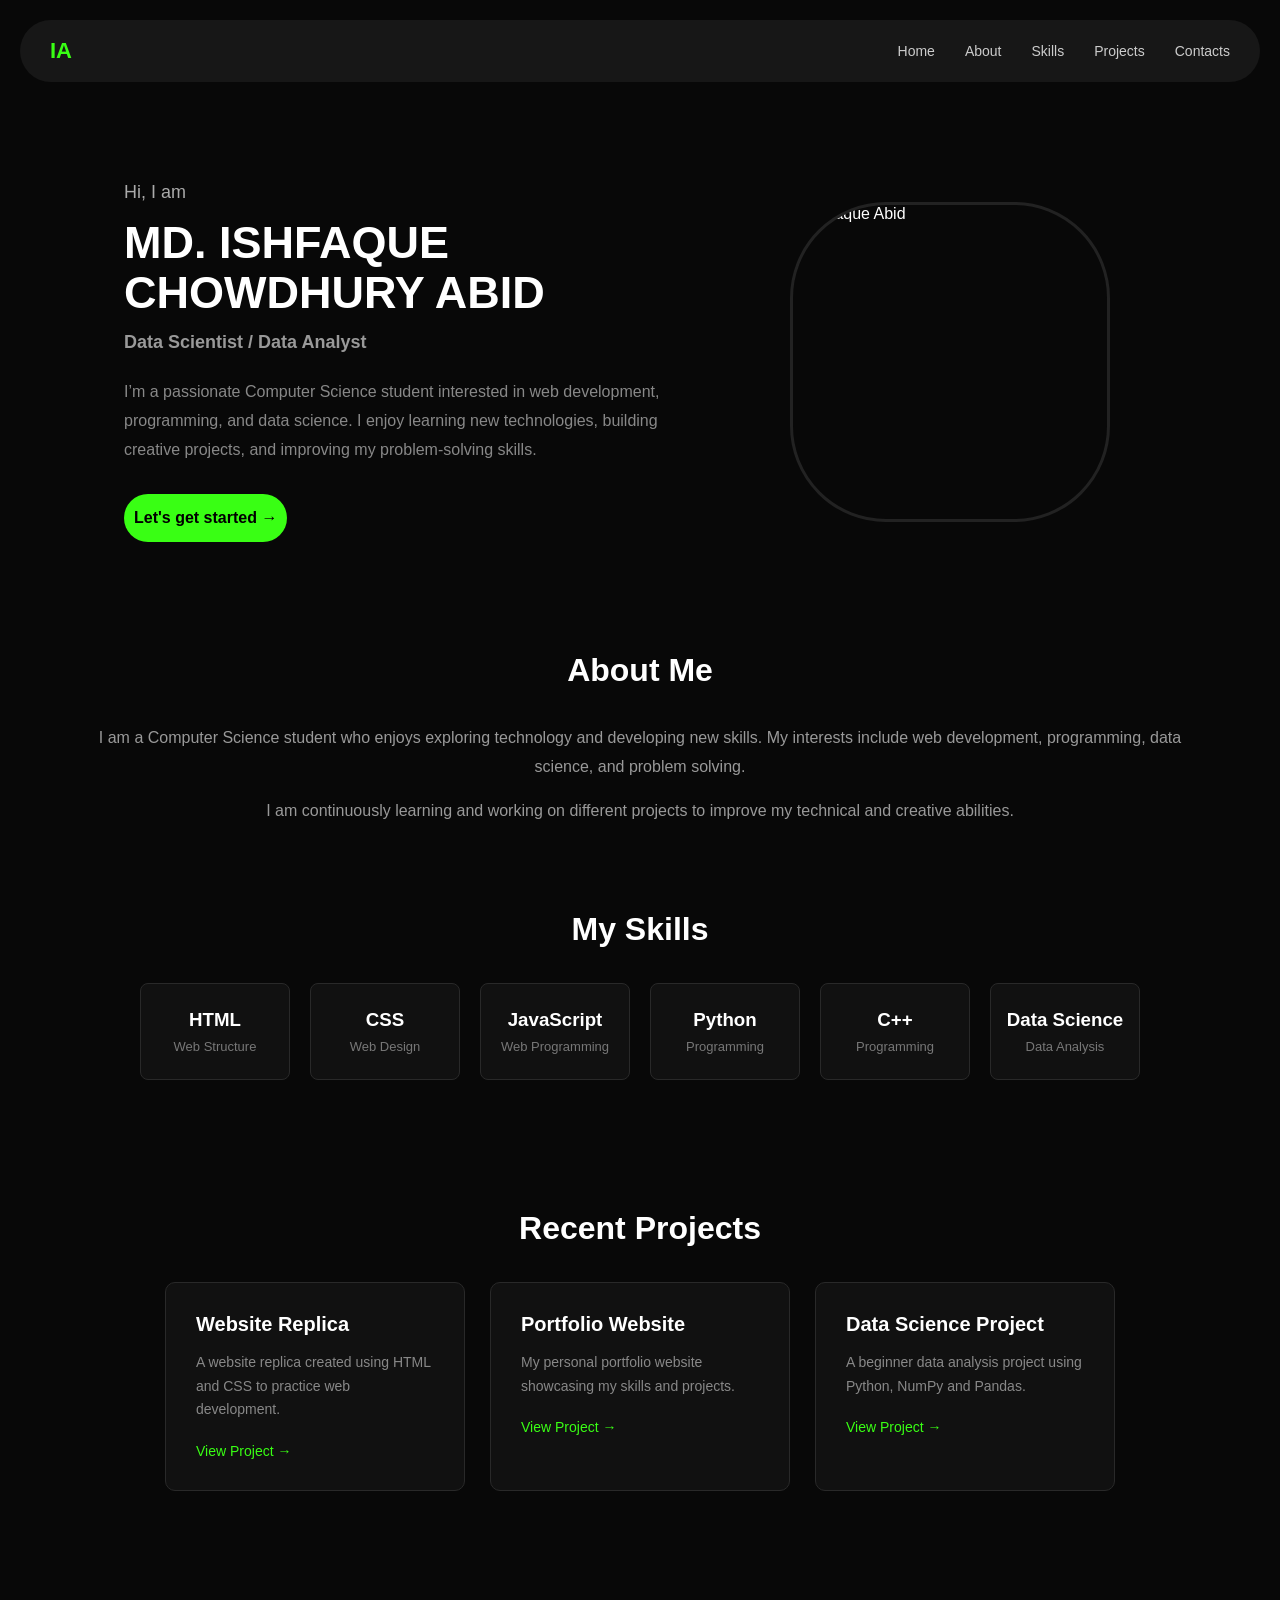
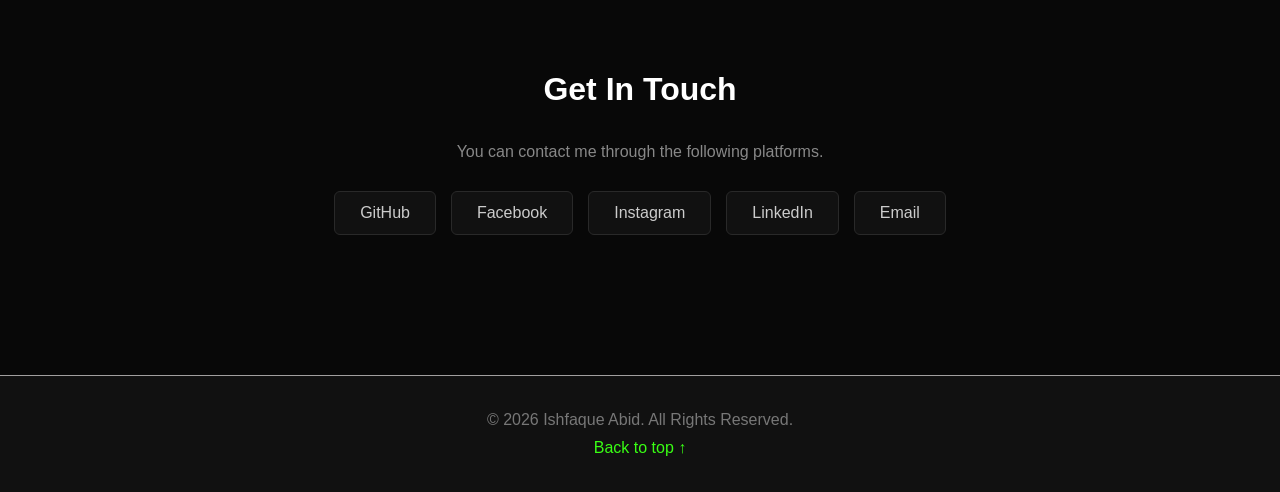
==== index.html @ 915b5ff6 "Initial commit" ====
<!DOCTYPE html>
<html lang="en">

<head>
    <meta charset="UTF-8">
    <meta name="viewport" content="width=device-width, initial-scale=1.0">

    <title>Ishfaque Abid | Portfolio</title>

    <link rel="stylesheet" href="style.css">
</head>

<body>
    <header id="Home">
        <div class="logo">
            <h3>IA</h3>
        </div>

        <nav class="nav-right">
            <a href="#Home">Home</a>
            <a href="#About">About</a>
            <a href="#Skills">Skills</a>
            <a href="#Projects">Projects</a>
            <a href="#Contacts">Contacts</a>
        </nav>

    </header>

    <main>

        <section class="hero" id="About">

            <div class="hero-text">
                <p class="intro">Hi, I am</p>
                <h1>
                    MD. ISHFAQUE<br>
                    CHOWDHURY ABID
                </h1>

                <h3>
                    Data Scientist / Data Analyst
                </h3>

                <p class="introduction">
                    I’m a passionate Computer Science student interested
                    in web development, programming, and data science.
                    I enjoy learning new technologies, building creative
                    projects, and improving my problem-solving skills.
                </p>

                <a href="#Contacts" class="hero-button">
                    Let's get started →
                </a>
            </div>

            <div class="hero-image">
                <img src="images/profile.jpg" alt="Ishfaque Abid">

            </div>

        </section>

        <section class="about">
            <h2>About Me</h2>
            <p>
                I am a Computer Science student who enjoys exploring
                technology and developing new skills. My interests
                include web development, programming, data science,
                and problem solving.
            </p>
            <p>
                I am continuously learning and working on different
                projects to improve my technical and creative abilities.
            </p>

        </section>

        <section class="skills" id="Skills">
            <h2>My Skills</h2>
            <div class="skill-container">

                <div class="skill-card">
                    <h3>HTML</h3>
                    <p>Web Structure</p>
                </div>

                <div class="skill-card">
                    <h3>CSS</h3>
                    <p>Web Design</p>
                </div>

                <div class="skill-card">
                    <h3>JavaScript</h3>
                    <p>Web Programming</p>
                </div>

                <div class="skill-card">
                    <h3>Python</h3>
                    <p>Programming</p>
                </div>

                <div class="skill-card">
                    <h3>C++</h3>
                    <p>Programming</p>
                </div>

                <div class="skill-card">
                    <h3>Data Science</h3>
                    <p>Data Analysis</p>
                </div>

            </div>

        </section>

        <section class="projects" id="Projects">
            <h2>Recent Projects</h2>
            <div class="project-container">

                <div class="project-card">
                    <h3>Website Replica</h3>
                    <p>
                        A website replica created using HTML and CSS
                        to practice web development.
                    </p>
                    <a href="#">
                        View Project →
                    </a>
                </div>

                <div class="project-card">
                    <h3>Portfolio Website</h3>
                    <p>
                        My personal portfolio website showcasing
                        my skills and projects.
                    </p>
                    <a href="#">
                        View Project →
                    </a>
                </div>

                <div class="project-card">
                    <h3>Data Science Project</h3>
                    <p>
                        A beginner data analysis project using
                        Python, NumPy and Pandas.
                    </p>
                    <a href="#">
                        View Project →
                    </a>
                </div>
            </div>
        </section>

        <section class="contacts" id="Contacts">
            <h2>Get In Touch</h2>
            <p>
                You can contact me through the following platforms.
            </p>
            <div class="contact-container">
                <a href="https://github.com/" target="_blank">GitHub</a>
                <a href="#" target="_blank">Facebook</a>
                <a href="#" target="_blank">Instagram</a>
                <a href="#" target="_blank">LinkedIn</a>
                <a href="mailto:your-email@gmail.com">Email</a>
            </div>
        </section>

    </main>
    <footer>
        <p>
            © 2026 Ishfaque Abid. All Rights Reserved.
        </p>
        <a href="#Home">
            Back to top ↑
        </a>
    </footer>

</body>

</html>
---- style.css ----
* {
    margin: 0;
    padding: 0;
    box-sizing: border-box;
}

body {
    background-color: #080808;
    color: white;
    font-family: Arial, Helvetica, sans-serif;
}

header {
    width: 95% auto;
    margin: 20px;
    padding: 18px 30px;
    background-color: #171717;
    border-radius: 50px;
    display: flex;
    justify-content: space-between;
    align-items: center;
}

.logo h3 {
    font-size: 22px;
    color: #39ff14;
}

.nav-right {
    display: flex;
    gap: 30px;
}

.nav-right a {
    color: #cccccc;
    text-decoration: none;
    font-size: 14px;
    transition: 0.3s;
}

.nav-right a:hover {
    color: #39ff14;
}

main {
    width: 90%;
    margin: auto;
}

.hero {
    display: flex;
    justify-content: space-between;
    align-items: center;
    padding: 80px 60px;
}

.hero-text {
    width: 55%;
}

.intro {
    color: #aaaaaa;
    font-size: 18px;
    margin-bottom: 15px;
}

.hero-text h1 {
    font-size: 45px;
    line-height: 1.1;
    margin-bottom: 15px;
}

.hero-text h3 {
    color: #999999;
    font-size: 18px;
    margin-bottom: 25px;
}

.introduction {
    color: #888888;
    line-height: 1.8;
    margin-bottom: 30px;
}

.hero-button {
    display: inline-block;
    padding: 15px 10px;
    background-color: #39ff14;
    color: black;
    text-decoration: none;
    font-weight: bold;
    border-radius: 50px;
    transition: 0.3s ease;
}

.hero-button:hover {
    transform: scale(1.1);
}

.hero-image {
    width: 40%;
    display: flex;
    justify-content: center;
}


.hero-image img {
    width: 320px;
    height: 320px;
    object-fit: cover;
    border-radius: 30%;
    border: 3px solid #222222;
    transition: 0.3s;
}

.hero-image img:hover {
    transform: scale(1.03);
}


.about {
    padding: 30px;
    text-align: center;
}

.about h2 {
    text-align: center;
    font-size: 32px;
    margin-bottom: 35px;
}

.about p {
    margin: 15px auto;
    color: #999999;
    line-height: 1.8;
}

.skills {
    padding: 40px;
}

.skills h2 {
    text-align: center;
    font-size: 32px;
    margin-bottom: 35px;
}

.skill-container {
    display: flex;
    justify-content: center;
    flex-wrap: wrap;
    gap: 20px;
}

.skill-card {
    width: 150px;
    padding: 25px 15px;
    text-align: center;
    background-color: #111111;
    border: 1px solid #292929;
    border-radius: 8px;
    transition: 0.3s;
}

.skill-card h3 {
    margin-bottom: 8px;
}

.skill-card p {
    color: #777777;
    font-size: 13px;
}

.skill-card:hover {
    transform: translateY(-8px);
    border-color: #39ff14;
}

.projects {
    padding: 90px;
}

.projects h2 {
    text-align: center;
    font-size: 32px;
    margin-bottom: 35px;
}

.project-container {
    display: flex;
    justify-content: center;
    flex-wrap: wrap;
    gap: 25px;
}

.project-card {
    width: 300px;
    min-height: 200px;
    padding: 30px;
    background-color: #111111;
    border: 1px solid #292929;
    border-radius: 10px;
    transition: 0.3s;
}

.project-card h3 {
    font-size: 20px;
    margin-bottom: 15px;
}

.project-card p {
    color: #888888;
    font-size: 14px;
    line-height: 1.7;
    margin-bottom: 20px;
}

.project-card a {
    color: #39ff14;
    text-decoration: none;
    font-size: 14px;
}

.project-card:hover {
    transform: translateY(-8px);
    border-color: #39ff14;
}

.contacts {
    padding: 90px;
    text-align: center;
}

.contacts h2 {
    text-align: center;
    font-size: 32px;
    margin-bottom: 35px;
}

.contacts p {
    color: #888888;
    margin-bottom: 30px;
}

.contact-container {
    display: flex;
    justify-content: center;
    flex-wrap: wrap;
    gap: 15px;
}

.contact-container a {
    display: flex;
    padding: 12px 25px;
    background-color: #111111;
    border: 1px solid #292929;
    border-radius: 6px;
    color: #cccccc;
    text-decoration: none;
    transition: 0.3s;
}

.contact-container a:hover {
    color: #39ff14;
    border-color: #39ff14;
    transform: translateY(-3px);
}

footer {
    margin-top: 50px;
    padding: 35px;
    text-align: center;
    background-color: #111111;
    border-top: 1px solid #a19f9f;
}


footer p {
    color: #777777;
    margin-bottom: 10px;
}

footer a {
    color: #39ff14;
    text-decoration: none;
}

footer a:hover {
    text-decoration: underline;
}
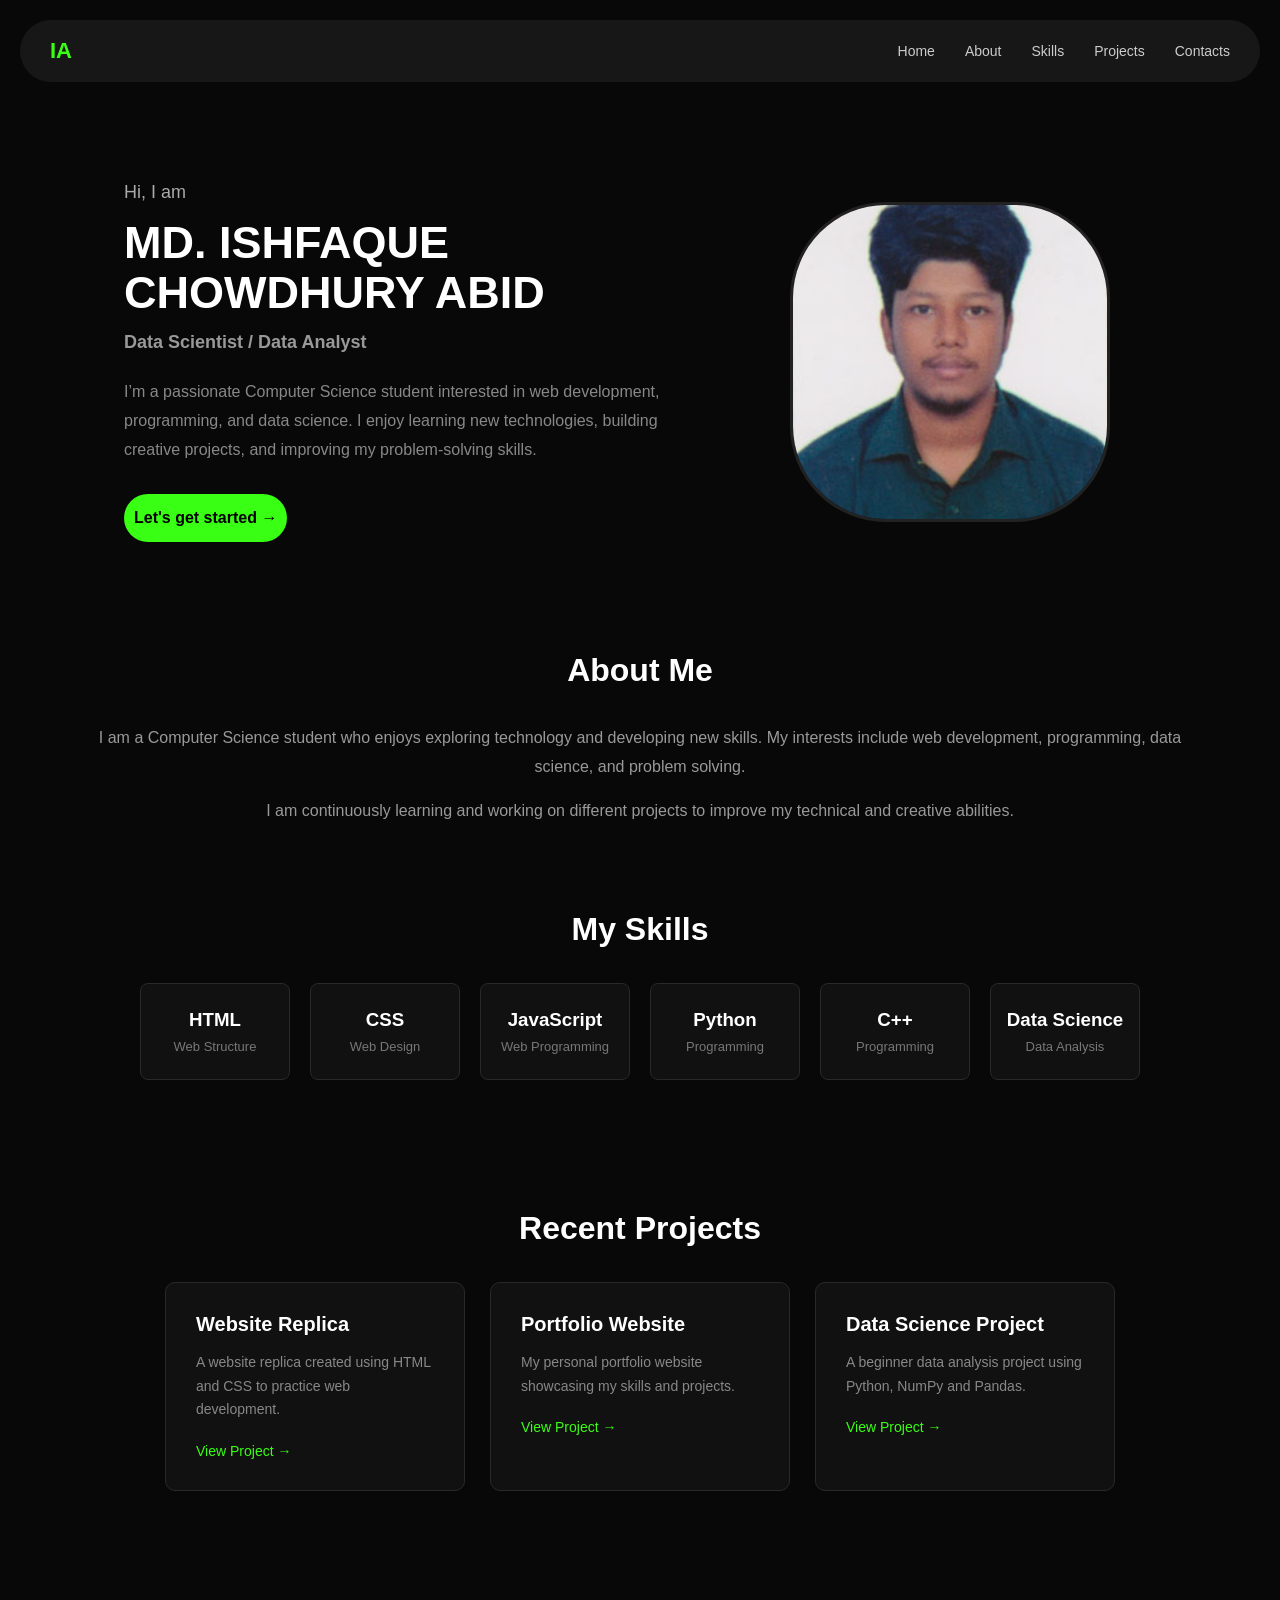
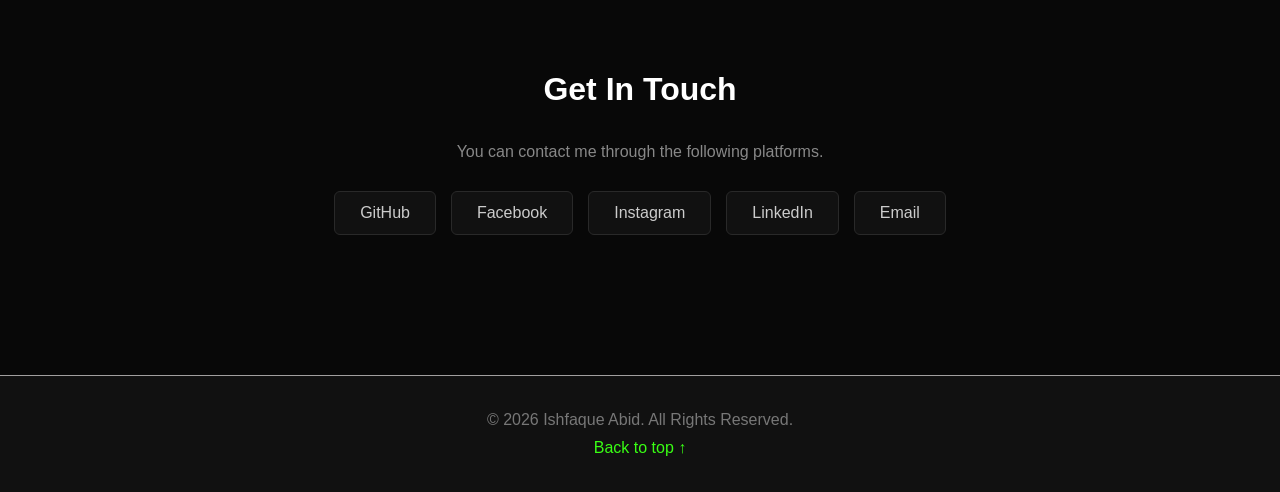
==== commit 8073ad4e: "Added links" ====
--- a/index.html
+++ b/index.html
@@ -54,7 +54,7 @@
             </div>
 
             <div class="hero-image">
-                <img src="images/profile.jpg" alt="Ishfaque Abid">
+                <img src="image.jpeg" alt="Ishfaque Abid">
 
             </div>
 
@@ -123,7 +123,7 @@
                         A website replica created using HTML and CSS
                         to practice web development.
                     </p>
-                    <a href="#">
+                    <a href=https://ishfaque-abid.github.io/Amazon_rep/>
                         View Project →
                     </a>
                 </div>
@@ -134,7 +134,7 @@
                         My personal portfolio website showcasing
                         my skills and projects.
                     </p>
-                    <a href="#">
+                    <a href="https://ishfaque-abid.github.io/Portfolio/">
                         View Project →
                     </a>
                 </div>
@@ -158,11 +158,11 @@
                 You can contact me through the following platforms.
             </p>
             <div class="contact-container">
-                <a href="https://github.com/" target="_blank">GitHub</a>
-                <a href="#" target="_blank">Facebook</a>
-                <a href="#" target="_blank">Instagram</a>
-                <a href="#" target="_blank">LinkedIn</a>
-                <a href="mailto:your-email@gmail.com">Email</a>
+                <a href="https://github.com/Ishfaque-abid" target="_blank">GitHub</a>
+                <a href="https://www.facebook.com/share/1BriuvzATG/" target="_blank">Facebook</a>
+                <a href="https://www.instagram.com/ishfaqueabid" target="_blank">Instagram</a>
+                <a href=https://www.linkedin.com/in/ishfaque-chowdhury-834703434?utm_source=share_via&utm_content=profile&utm_medium=member_android target="_blank">LinkedIn</a>
+                <a href="https://mail.google.com/mail/?view=cm&fs=1&to=a00bid89@gmail.com">Email</a>
             </div>
         </section>
 
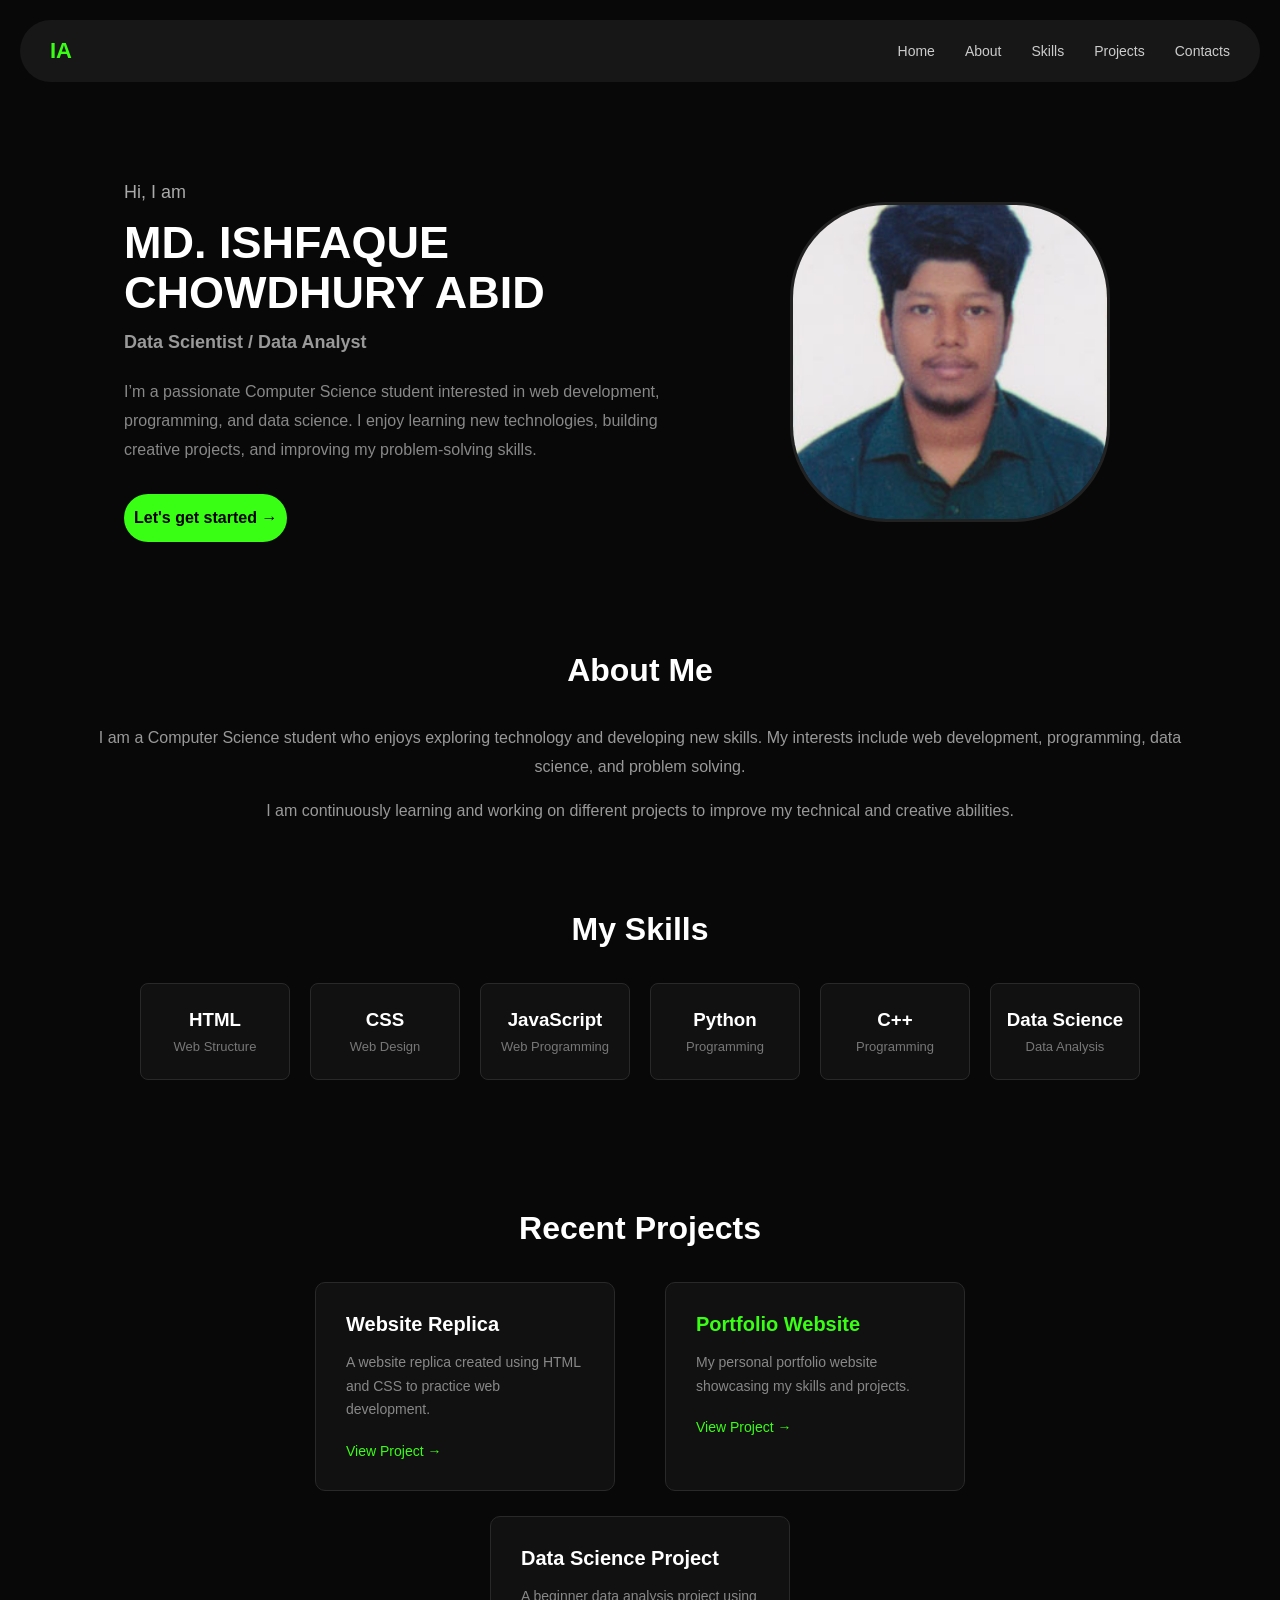
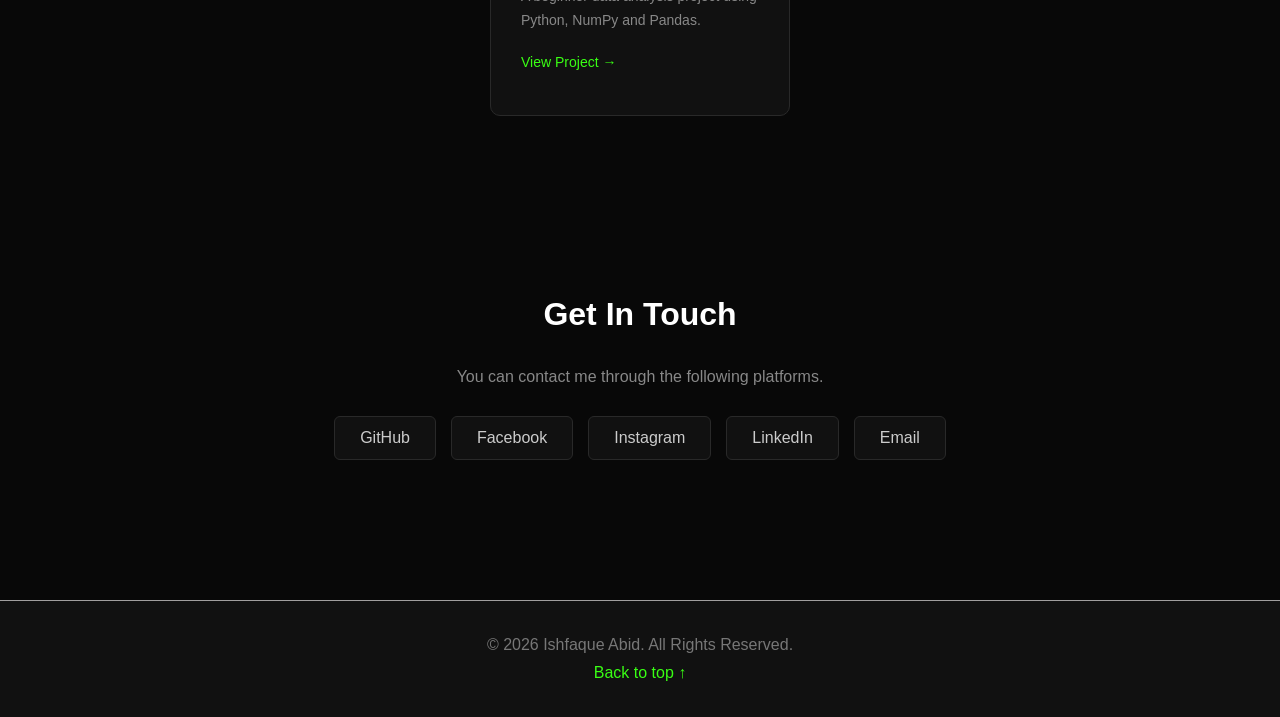
==== commit ba12e72a: "Fixing some links and added a google verification html" ====
--- a/index.html
+++ b/index.html
@@ -123,9 +123,9 @@
                         A website replica created using HTML and CSS
                         to practice web development.
                     </p>
-                    <a href=https://ishfaque-abid.github.io/Amazon_rep/>
+                    <a href="https://ishfaque-abid.github.io/Amazon_rep/">
                         View Project →
-                    </a>
+
                 </div>
 
                 <div class="project-card">
@@ -161,7 +161,7 @@
                 <a href="https://github.com/Ishfaque-abid" target="_blank">GitHub</a>
                 <a href="https://www.facebook.com/share/1BriuvzATG/" target="_blank">Facebook</a>
                 <a href="https://www.instagram.com/ishfaqueabid" target="_blank">Instagram</a>
-                <a href=https://www.linkedin.com/in/ishfaque-chowdhury-834703434?utm_source=share_via&utm_content=profile&utm_medium=member_android target="_blank">LinkedIn</a>
+                <a href="https://www.linkdin.com/in/ishfaque-chowdhury-834703434" target="_blank">LinkedIn</a>
                 <a href="https://mail.google.com/mail/?view=cm&fs=1&to=a00bid89@gmail.com">Email</a>
             </div>
         </section>
